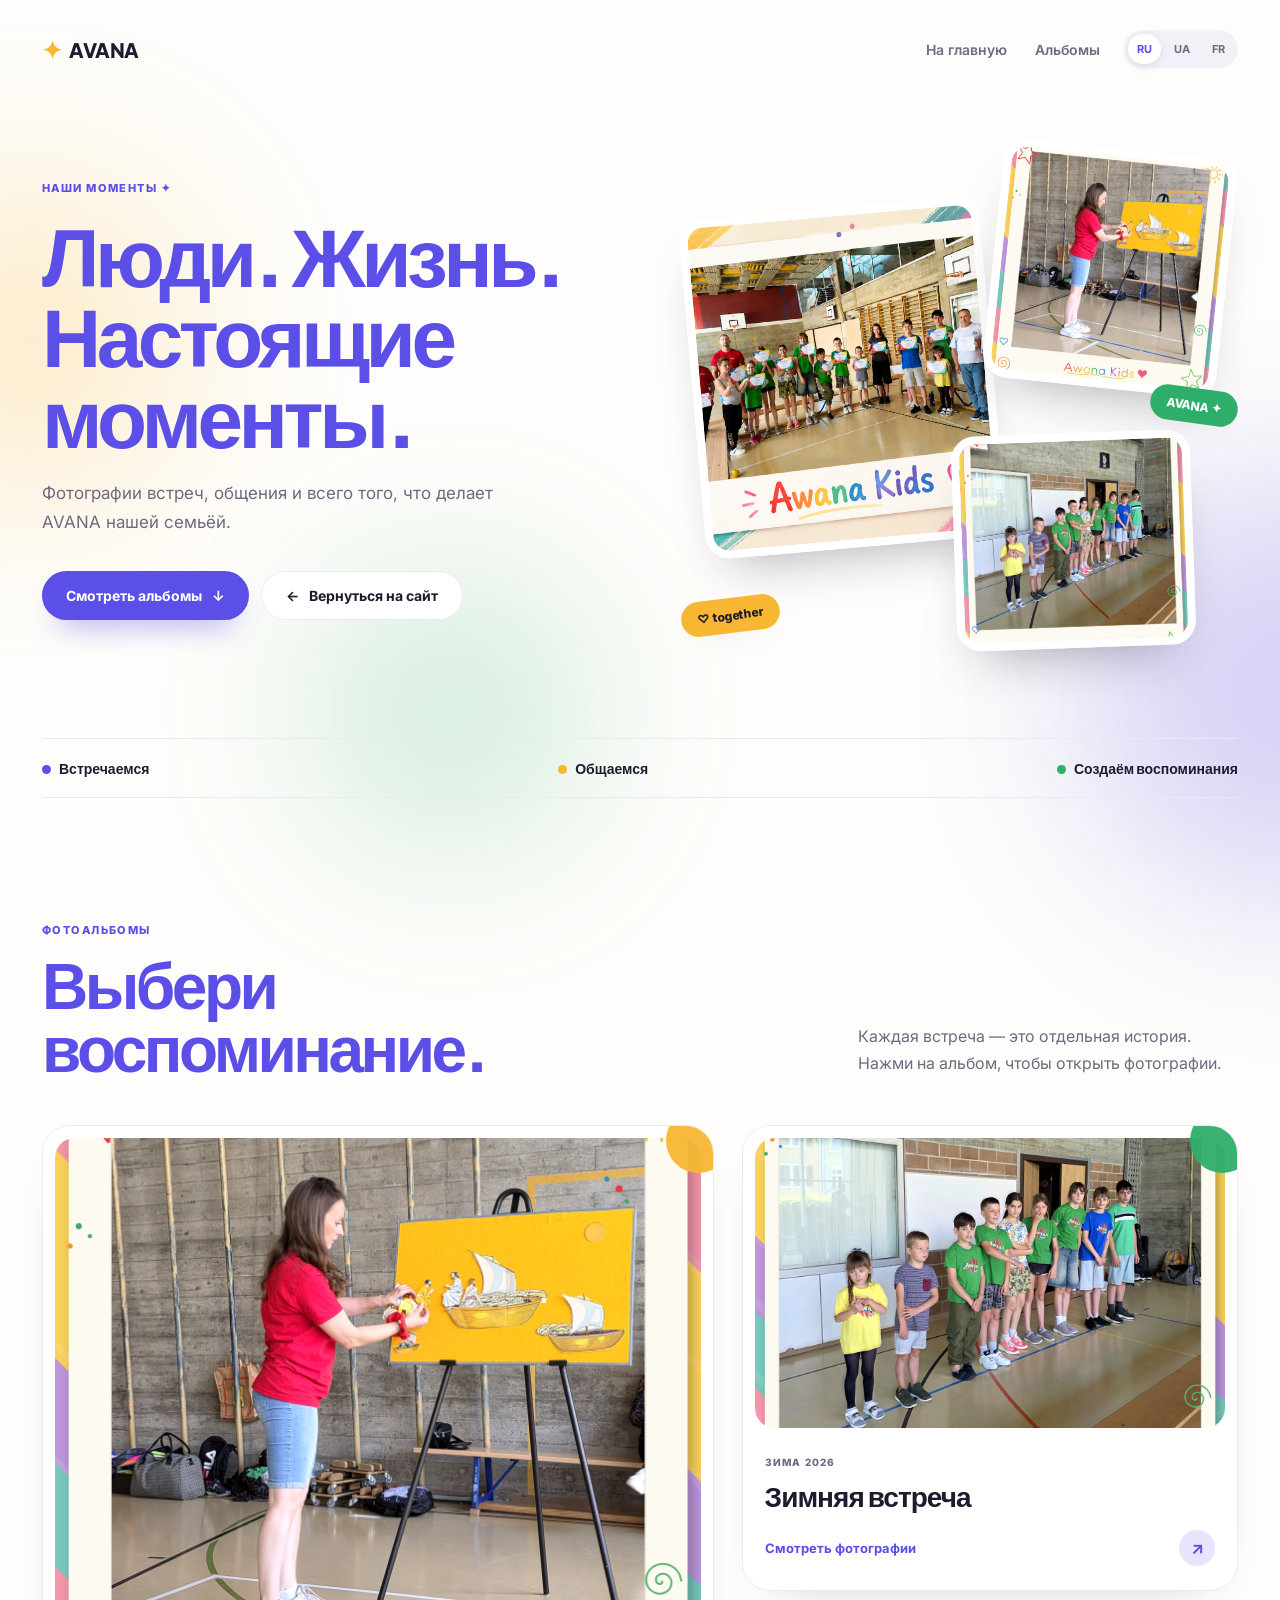
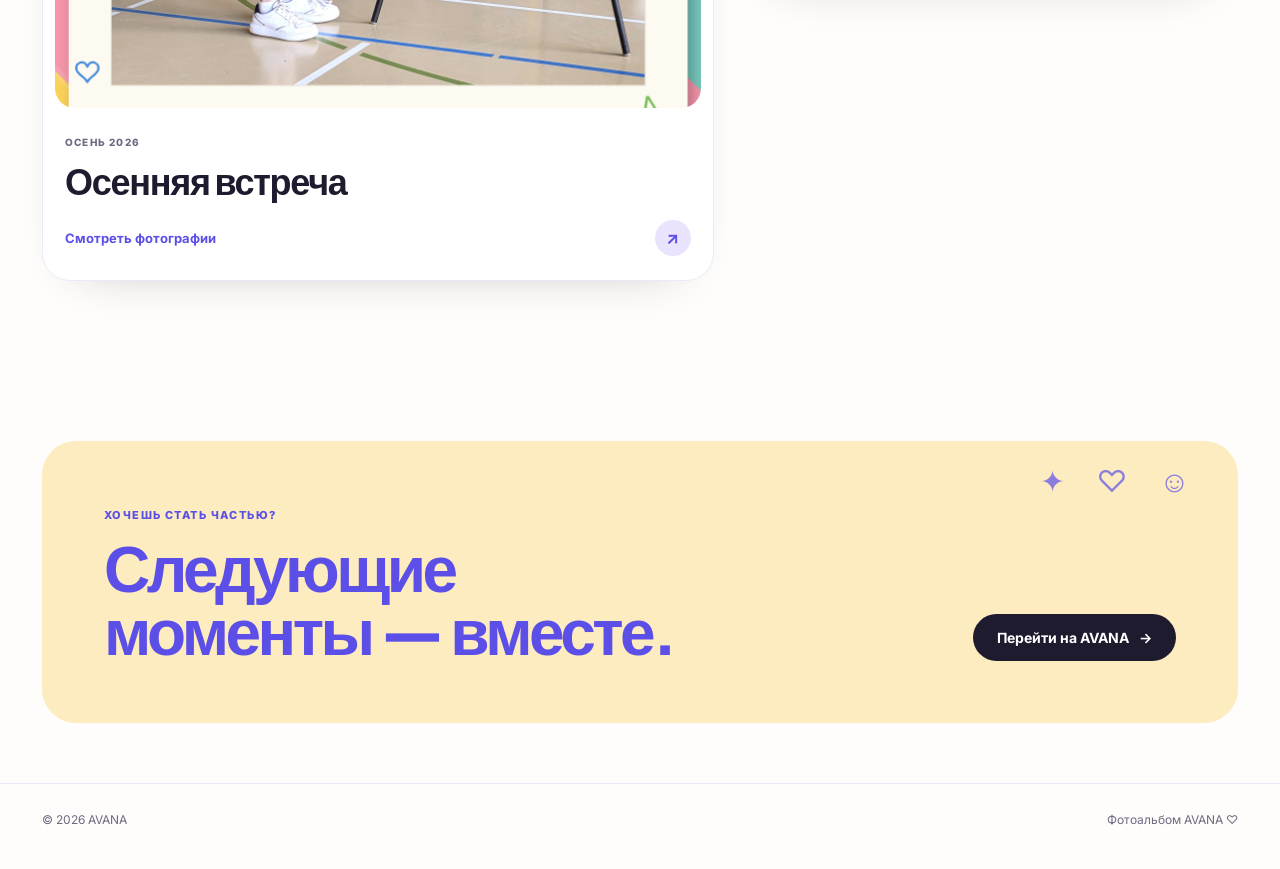
==== public/index.html @ ac112c10 "Add files via upload" ====
<!DOCTYPE html>
<html lang="ru">
<head>
  <meta charset="UTF-8">
  <meta name="viewport" content="width=device-width, initial-scale=1.0">
  <title>AVANA — Фотоальбом</title>
  <link rel="preconnect" href="https://fonts.googleapis.com">
  <link rel="preconnect" href="https://fonts.gstatic.com" crossorigin>
  <link href="https://fonts.googleapis.com/css2?family=Plus+Jakarta+Sans:wght@400;500;600;700;800&family=Inter:wght@400;500;600&display=swap" rel="stylesheet">
  <link rel="stylesheet" href="album.css">
</head>
<body>
  <div class="page-glow glow-one"></div>
  <div class="page-glow glow-two"></div>
  <div class="page-glow glow-three"></div>

  <header class="album-header">
    <a class="brand" href="https://awana.ch/"><span class="brand-star">✦</span><span>AVANA</span></a>
    <div class="header-right">
      <nav class="album-nav">
        <a href="https://awana.ch/" data-i18n="home">На главную</a>
        <a href="#albums" data-i18n="albums_nav">Альбомы</a>
      </nav>
      <div class="lang-switch" id="langSwitch"></div>
    </div>
  </header>

  <main>
    <section class="hero">
      <div class="hero-copy">
        <span class="eyebrow" data-i18n="eyebrow">НАШИ МОМЕНТЫ ✦</span>
        <h1><span data-i18n="hero_1">Люди.</span> <span class="accent" data-i18n="hero_2">Жизнь.</span><br><span data-i18n="hero_3">Настоящие моменты.</span></h1>
        <p data-i18n="hero_text">Фотографии встреч, общения и всего того, что делает AVANA нашей семьёй.</p>
        <div class="hero-actions">
          <a href="#albums" class="btn btn-primary"><span data-i18n="view_albums">Смотреть альбомы</span> <span>↓</span></a>
          <a href="https://awana.ch/" class="btn btn-light"><span>←</span> <span data-i18n="back_site">Вернуться на сайт</span></a>
        </div>
      </div>

      <div class="hero-collage" aria-hidden="true">
        <div class="hero-card card-a"><img src="Awana.png" alt=""></div>
        <div class="hero-card card-b"><img src="awana2.png" alt=""></div>
        <div class="hero-card card-c"><img src="awana3.png" alt=""></div>
        <div class="hero-sticker sticker-one">♡ together</div>
        <div class="hero-sticker sticker-two">AVANA ✦</div>
      </div>
    </section>

    <section class="intro-strip">
      <div><span class="dot purple"></span><span data-i18n="strip_1">Встречаемся</span></div>
      <div><span class="dot yellow"></span><span data-i18n="strip_2">Общаемся</span></div>
      <div><span class="dot green"></span><span data-i18n="strip_3">Создаём воспоминания</span></div>
    </section>

    <section class="albums-section" id="albums">
      <div class="section-head">
        <div>
          <span class="eyebrow" data-i18n="albums_eyebrow">ФОТОАЛЬБОМЫ</span>
          <h2><span data-i18n="choose_1">Выбери</span><br><span class="accent" data-i18n="choose_2">воспоминание.</span></h2>
        </div>
        <p data-i18n="albums_text">Каждая встреча — это отдельная история. Нажми на альбом, чтобы открыть фотографии.</p>
      </div>

      <div class="albums-grid">
        <a class="album-card album-card-large" href="album-autumn.html" data-album="autumn">
          <div class="album-image"><img src="awana2.png" alt="AVANA — Осенняя встреча"></div>
          <div class="album-info">
            <span class="album-date" data-i18n="date_2">ОСЕНЬ 2026</span>
            <h3 data-i18n="album_2">Осенняя встреча</h3>
            <div class="album-meta"><span data-i18n="open_photos">Смотреть фотографии</span><span class="round-arrow">↗</span></div>
          </div><span class="album-color color-yellow"></span>
        </a>

        <a class="album-card" href="album-winter.html" data-album="winter">
          <div class="album-image"><img src="awana3.png" alt="AVANA — Зимняя встреча"></div>
          <div class="album-info">
            <span class="album-date" data-i18n="date_3">ЗИМА 2026</span>
            <h3 data-i18n="album_3">Зимняя встреча</h3>
            <div class="album-meta"><span data-i18n="open_photos">Смотреть фотографии</span><span class="round-arrow">↗</span></div>
          </div><span class="album-color color-green"></span>
        </a>
      </div>
    </section>

    <section class="bottom-cta">
      <div>
        <span class="eyebrow" data-i18n="cta_eyebrow">ХОЧЕШЬ СТАТЬ ЧАСТЬЮ?</span>
        <h2><span data-i18n="cta_1">Следующие</span><br><span data-i18n="cta_2">моменты — </span><span class="accent" data-i18n="cta_3">вместе.</span></h2>
      </div>
      <a class="btn btn-dark" href="https://awana.ch/"><span data-i18n="cta_button">Перейти на AVANA</span> →</a>
      <div class="cta-doodle">✦ ♡ ☺</div>
    </section>
  </main>

  <footer class="album-footer">
    <span>© 2026 AVANA</span>
    <span data-i18n="footer">Фотоальбом AVANA ♡</span>
  </footer>

  <script src="album.js"></script>
</body>
</html>
---- public/album.css ----
:root{
  --bg:#fefdfb;
  --ink:#1f1b2e;
  --soft:#6f6a80;
  --primary:#5b4fe8;
  --green:#2fae6b;
  --yellow:#f7b733;
  --pink:#f0607a;
  --purple-bg:#e9e3fd;
  --yellow-bg:#fdecc0;
  --green-bg:#d9f3e2;
  --pink-bg:#fbdde3;
  --line:#ece9f6;
  --radius:28px;
}
*{box-sizing:border-box;margin:0;padding:0}
html{scroll-behavior:smooth}
body{
  min-height:100vh;background:var(--bg);color:var(--ink);
  font-family:Inter,sans-serif;overflow-x:hidden;
}
img{display:block;width:100%;height:100%;object-fit:cover}
a{text-decoration:none;color:inherit}
.page-glow{position:fixed;border-radius:50%;filter:blur(90px);opacity:.24;pointer-events:none;z-index:-1}
.glow-one{width:320px;height:320px;background:var(--yellow);top:180px;left:-130px}
.glow-two{width:420px;height:420px;background:var(--primary);top:480px;right:-220px}
.glow-three{width:260px;height:260px;background:var(--green);bottom:60px;left:25%}

.album-header{
  max-width:1320px;margin:auto;padding:30px 42px;
  display:flex;align-items:center;justify-content:space-between;
}
.brand{font-family:"Plus Jakarta Sans",sans-serif;font-weight:800;font-size:20px;letter-spacing:-.03em;display:flex;align-items:center;gap:8px}
.brand-star{color:var(--yellow);font-size:24px}
.header-right{display:flex;align-items:center;gap:24px}
.lang-switch{display:flex;gap:4px;background:#f3f1f8;padding:4px;border-radius:999px}
.lang-switch button{border:0;background:transparent;color:var(--soft);font:700 11px Inter,sans-serif;padding:8px 9px;border-radius:999px;cursor:pointer;transition:.2s}
.lang-switch button.active{background:#fff;color:var(--primary);box-shadow:0 3px 10px rgba(31,27,46,.10)}
.album-nav{display:flex;gap:28px}
.album-nav a{font-size:14px;font-weight:600;color:var(--soft);transition:.2s}
.album-nav a:hover{color:var(--primary)}

main{max-width:1320px;margin:auto;padding:0 42px 60px}
.hero{
  min-height:590px;display:grid;grid-template-columns:1.02fr .98fr;
  align-items:center;gap:60px;padding:50px 0 90px;
}
.eyebrow{font-size:11px;font-weight:800;letter-spacing:.13em;color:var(--primary)}
.hero h1,.section-head h2,.bottom-cta h2{
  font-family:"Plus Jakarta Sans",sans-serif;font-weight:800;letter-spacing:-.055em;line-height:.98;
}
.hero h1{font-size:clamp(52px,6.4vw,88px);margin:18px 0 24px}
.hero h1 span,.section-head h2 span,.bottom-cta h2 span{color:var(--primary)}
.hero p{max-width:480px;color:var(--soft);font-size:17px;line-height:1.7}
.hero-actions{display:flex;gap:12px;flex-wrap:wrap;margin-top:34px}
.btn{
  border-radius:100px;padding:15px 24px;font-size:14px;font-weight:700;
  display:inline-flex;align-items:center;gap:10px;transition:transform .2s ease,box-shadow .2s ease;
}
.btn:hover{transform:translateY(-3px)}
.btn-primary{background:var(--primary);color:#fff;box-shadow:0 18px 30px -16px rgba(91,79,232,.65)}
.btn-light{background:#fff;border:1px solid var(--line)}
.btn-dark{background:var(--ink);color:#fff}

.hero-collage{height:500px;position:relative}
.hero-card{position:absolute;border-radius:24px;overflow:hidden;box-shadow:0 28px 50px -25px rgba(31,27,46,.35);border:8px solid #fff}
.card-a{width:54%;height:68%;left:2%;top:12%;transform:rotate(-5deg)}
.card-b{width:42%;height:48%;right:2%;top:0;transform:rotate(6deg)}
.card-c{width:43%;height:43%;right:8%;bottom:0;transform:rotate(-2deg)}
.hero-sticker{
  position:absolute;padding:10px 16px;border-radius:100px;font-size:12px;font-weight:800;
  box-shadow:0 10px 30px -16px rgba(0,0,0,.35)
}
.sticker-one{background:var(--yellow);left:0;bottom:3%;transform:rotate(-7deg)}
.sticker-two{background:var(--green);color:#fff;right:0;top:48%;transform:rotate(8deg)}

.intro-strip{
  border-top:1px solid var(--line);border-bottom:1px solid var(--line);
  padding:20px 0;display:flex;justify-content:space-between;gap:20px;
  font-family:"Plus Jakarta Sans",sans-serif;font-weight:700;font-size:14px;
}
.dot{width:9px;height:9px;border-radius:50%;display:inline-block;margin-right:8px}
.purple{background:var(--primary)}.yellow{background:var(--yellow)}.green{background:var(--green)}

.albums-section{padding:120px 0 80px}
.section-head{display:flex;justify-content:space-between;align-items:end;gap:40px;margin-bottom:48px}
.section-head h2{font-size:clamp(42px,5vw,68px);margin-top:14px}
.section-head p{max-width:380px;color:var(--soft);line-height:1.7}

.albums-grid{
  display:grid;grid-template-columns:1.15fr .85fr;
  gap:28px;align-items:start;
}
.album-card{
  position:relative;background:#fff;border:1px solid var(--line);
  border-radius:var(--radius);padding:12px;overflow:hidden;
  box-shadow:0 20px 50px -42px rgba(31,27,46,.45);
  transition:transform .25s ease,box-shadow .25s ease;
}
.album-card:hover{transform:translateY(-7px);box-shadow:0 30px 70px -38px rgba(31,27,46,.38)}
.album-card-large{grid-row:span 2}
.album-image{overflow:hidden;border-radius:20px;height:290px}
.album-card-large .album-image{height:570px}
.album-card-tall .album-image{height:390px}
.album-image img{transition:transform .5s ease}
.album-card:hover .album-image img{transform:scale(1.05)}
.album-info{padding:22px 10px 12px}
.album-date{font-size:10px;font-weight:800;letter-spacing:.12em;color:var(--soft)}
.album-info h3{font-family:"Plus Jakarta Sans",sans-serif;font-size:28px;letter-spacing:-.035em;margin:8px 0 16px}
.album-card-large h3{font-size:36px}
.album-meta{display:flex;justify-content:space-between;align-items:center;font-size:13px;font-weight:700;color:var(--primary)}
.round-arrow{
  width:36px;height:36px;border-radius:50%;background:var(--purple-bg);
  display:grid;place-items:center;font-size:17px
}
.album-color{position:absolute;width:65px;height:65px;border-radius:50%;right:-18px;top:-18px;opacity:.95}
.color-purple{background:var(--primary)}.color-yellow{background:var(--yellow)}.color-green{background:var(--green)}

.bottom-cta{
  margin-top:80px;background:var(--yellow-bg);border-radius:34px;
  padding:62px;display:flex;align-items:end;justify-content:space-between;
  position:relative;overflow:hidden;
}
.bottom-cta h2{font-size:clamp(40px,5vw,66px);margin-top:12px}
.cta-doodle{position:absolute;right:36px;top:22px;font-size:30px;letter-spacing:12px;color:var(--primary);opacity:.7}

.album-footer{
  max-width:1320px;margin:auto;padding:28px 42px 42px;
  border-top:1px solid var(--line);display:flex;justify-content:space-between;
  color:var(--soft);font-size:12px;
}

@media(max-width:900px){
  .header-right{gap:14px}

  .album-header,main{padding-left:24px;padding-right:24px}
  .hero{grid-template-columns:1fr;gap:30px;padding-top:35px}
  .hero-collage{height:430px;max-width:650px;width:100%}
  .section-head{display:block}.section-head p{margin-top:22px}
  .albums-grid{grid-template-columns:1fr}
  .album-card-large .album-image{height:430px}
  .bottom-cta{padding:42px;display:block}.bottom-cta .btn{margin-top:30px}
}
@media(max-width:560px){
  .header-right{gap:8px}.album-nav{display:none}.lang-switch button{padding:7px 8px}

  .album-header{padding:22px 18px}.album-nav{gap:16px}.album-nav a{font-size:12px}
  main{padding:0 18px 40px}.hero{padding:35px 0 65px}.hero h1{font-size:51px}
  .hero-collage{height:360px}.card-a{height:63%;width:58%}.card-b{width:48%;height:45%}.card-c{width:45%;height:40%}
  .intro-strip{display:grid;grid-template-columns:1fr 1fr;font-size:12px}
  .albums-section{padding:80px 0 30px}.album-card-large .album-image,.album-card-tall .album-image,.album-image{height:330px}
  .album-info h3,.album-card-large h3{font-size:27px}
  .bottom-cta{padding:32px 24px;border-radius:26px}.cta-doodle{display:none}
  .album-footer{padding:24px 18px 34px}
}
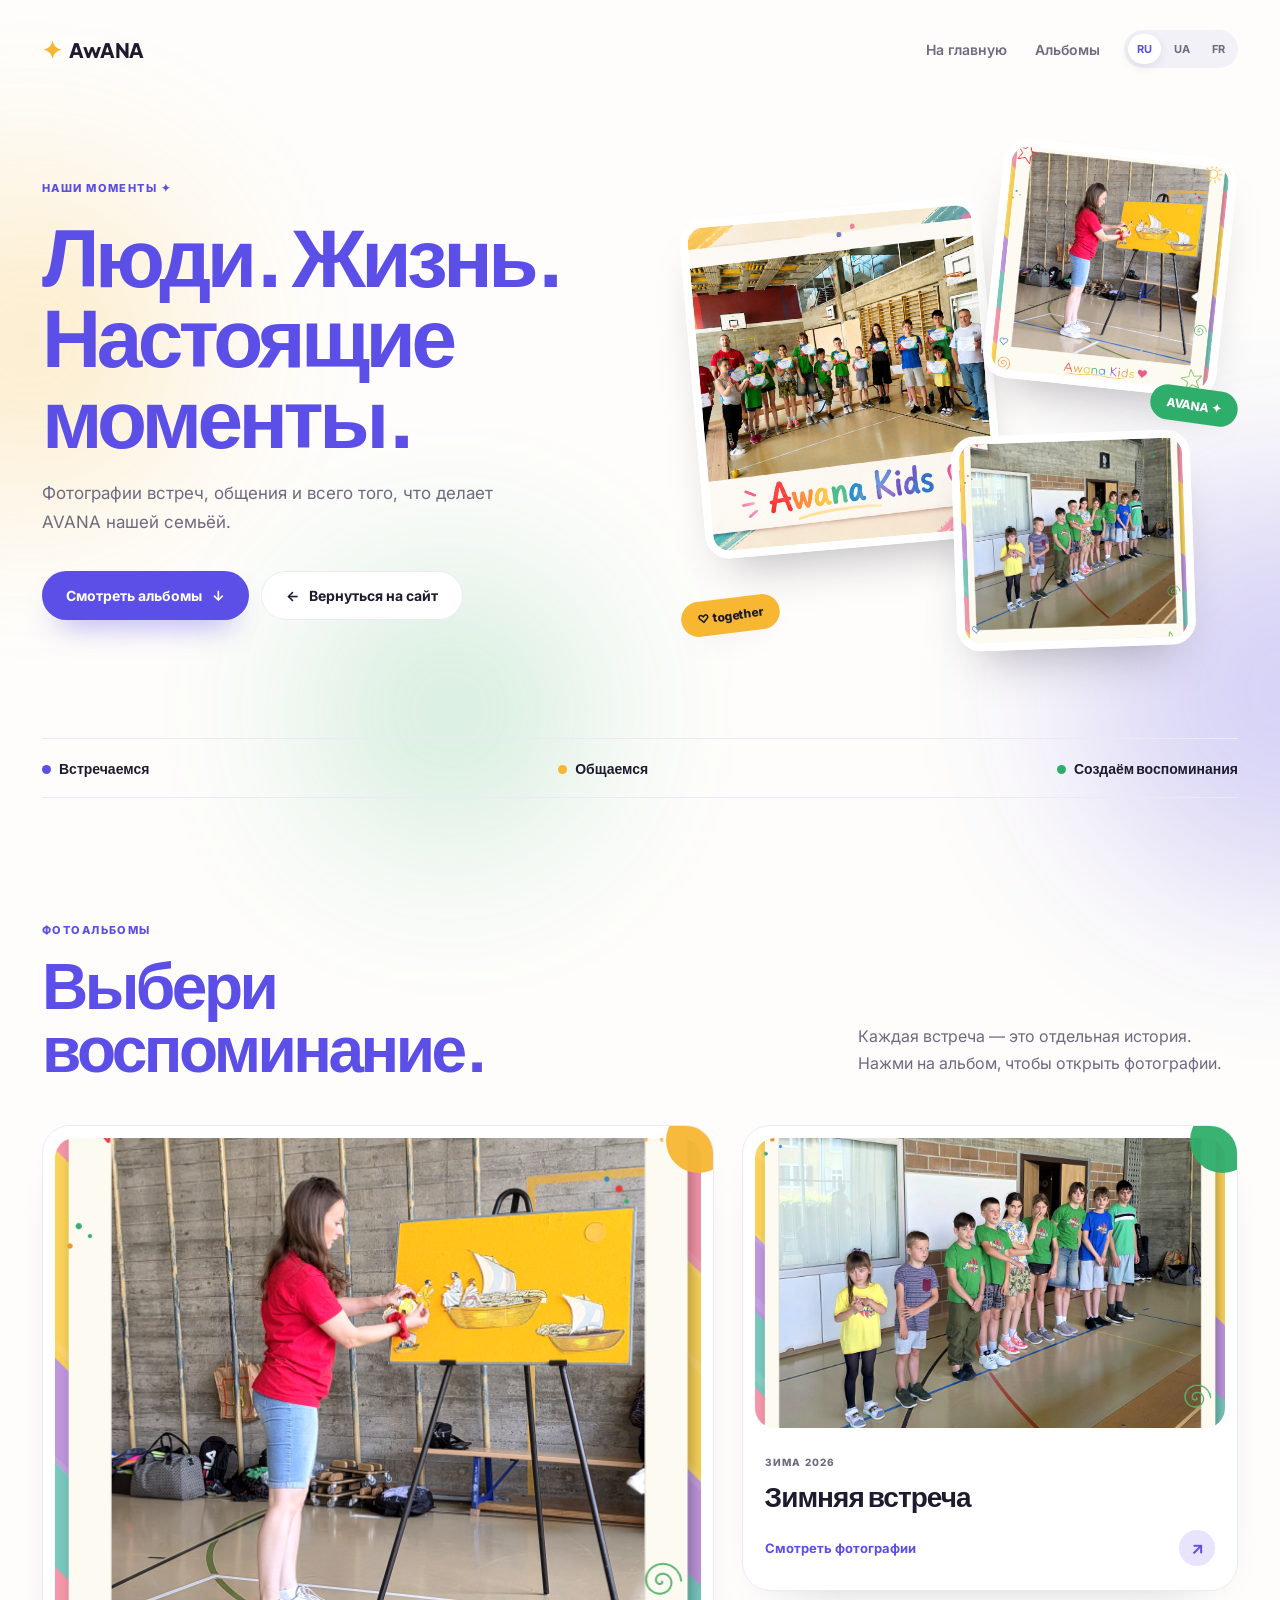
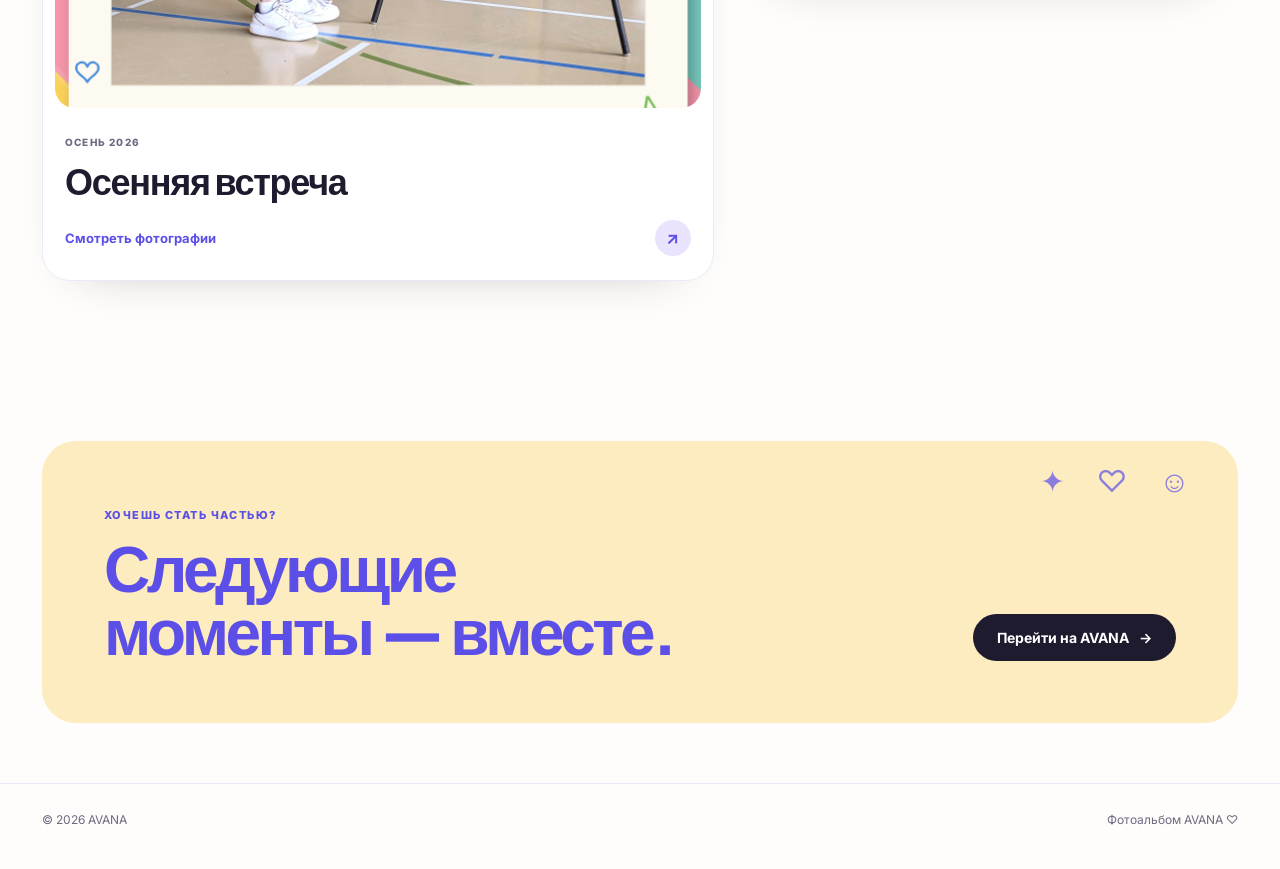
==== commit 56060dc3: "Update index.html" ====
--- a/public/index.html
+++ b/public/index.html
@@ -3,7 +3,7 @@
 <head>
   <meta charset="UTF-8">
   <meta name="viewport" content="width=device-width, initial-scale=1.0">
-  <title>AVANA — Фотоальбом</title>
+  <title>AwANA — Фотоальбом</title>
   <link rel="preconnect" href="https://fonts.googleapis.com">
   <link rel="preconnect" href="https://fonts.gstatic.com" crossorigin>
   <link href="https://fonts.googleapis.com/css2?family=Plus+Jakarta+Sans:wght@400;500;600;700;800&family=Inter:wght@400;500;600&display=swap" rel="stylesheet">
@@ -15,7 +15,7 @@
   <div class="page-glow glow-three"></div>
 
   <header class="album-header">
-    <a class="brand" href="https://awana.ch/"><span class="brand-star">✦</span><span>AVANA</span></a>
+    <a class="brand" href="https://awana.ch/"><span class="brand-star">✦</span><span>AwANA</span></a>
     <div class="header-right">
       <nav class="album-nav">
         <a href="https://awana.ch/" data-i18n="home">На главную</a>
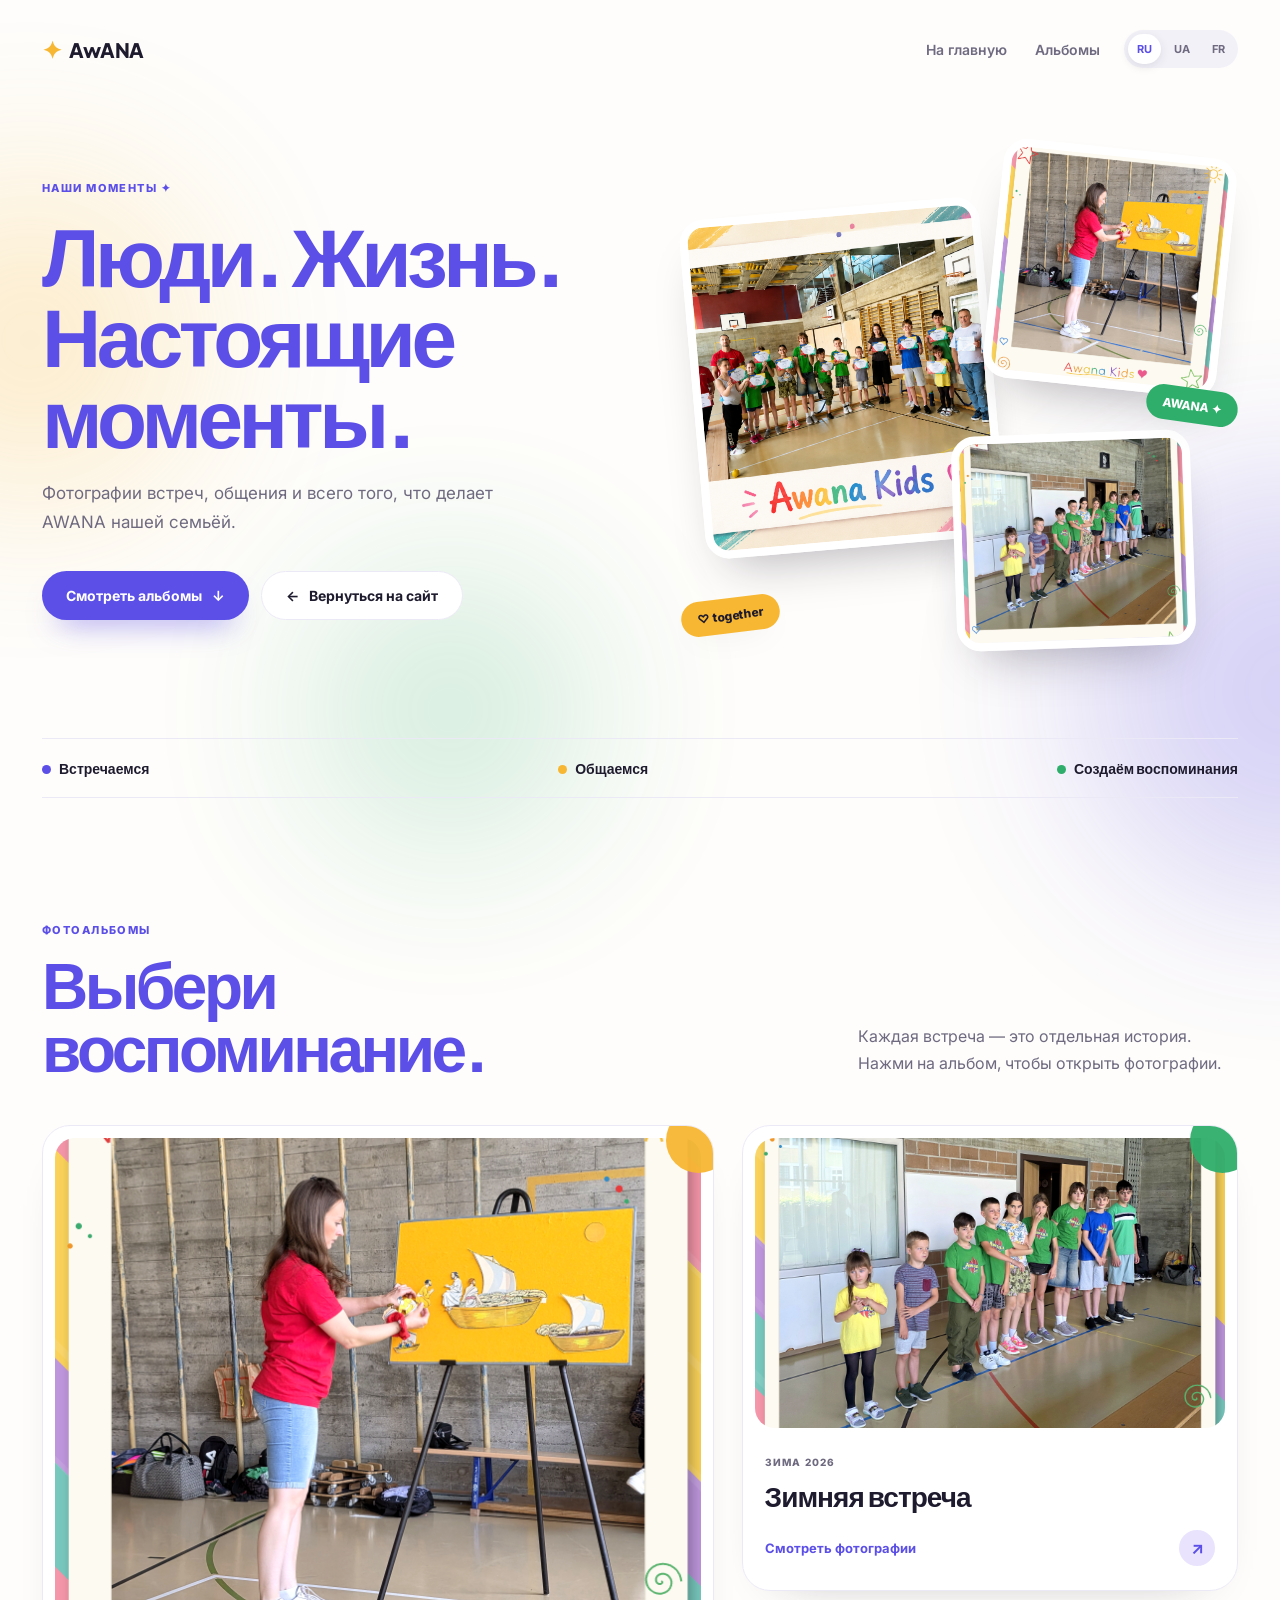
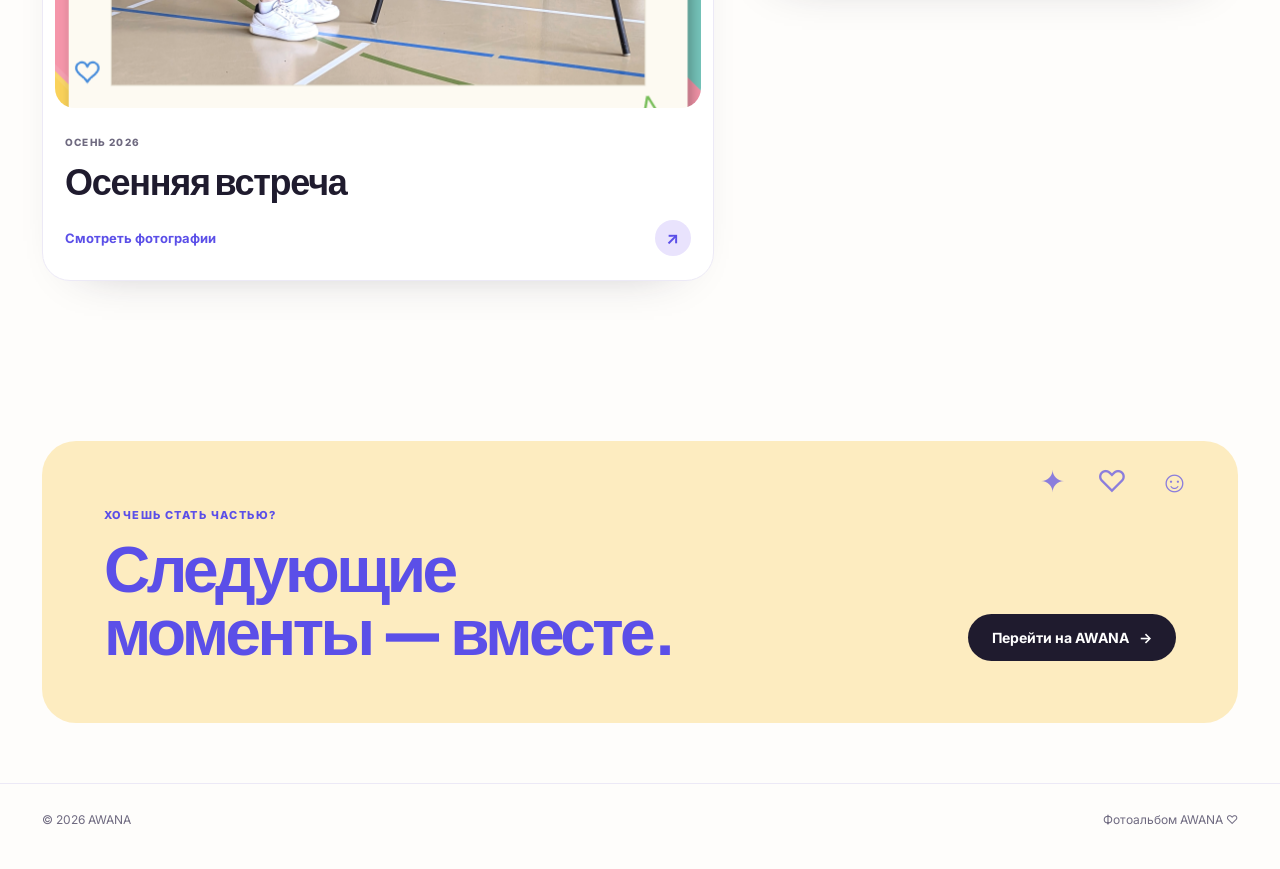
==== commit b106cbd0: "Change 'AVANA' to 'AWANA' in index.html" ====
--- a/public/index.html
+++ b/public/index.html
@@ -3,7 +3,7 @@
 <head>
   <meta charset="UTF-8">
   <meta name="viewport" content="width=device-width, initial-scale=1.0">
-  <title>AwANA — Фотоальбом</title>
+  <title>AWANA — Фотоальбом</title>
   <link rel="preconnect" href="https://fonts.googleapis.com">
   <link rel="preconnect" href="https://fonts.gstatic.com" crossorigin>
   <link href="https://fonts.googleapis.com/css2?family=Plus+Jakarta+Sans:wght@400;500;600;700;800&family=Inter:wght@400;500;600&display=swap" rel="stylesheet">
@@ -30,7 +30,7 @@
       <div class="hero-copy">
         <span class="eyebrow" data-i18n="eyebrow">НАШИ МОМЕНТЫ ✦</span>
         <h1><span data-i18n="hero_1">Люди.</span> <span class="accent" data-i18n="hero_2">Жизнь.</span><br><span data-i18n="hero_3">Настоящие моменты.</span></h1>
-        <p data-i18n="hero_text">Фотографии встреч, общения и всего того, что делает AVANA нашей семьёй.</p>
+        <p data-i18n="hero_text">Фотографии встреч, общения и всего того, что делает AWANA нашей семьёй.</p>
         <div class="hero-actions">
           <a href="#albums" class="btn btn-primary"><span data-i18n="view_albums">Смотреть альбомы</span> <span>↓</span></a>
           <a href="https://awana.ch/" class="btn btn-light"><span>←</span> <span data-i18n="back_site">Вернуться на сайт</span></a>
@@ -42,7 +42,7 @@
         <div class="hero-card card-b"><img src="awana2.png" alt=""></div>
         <div class="hero-card card-c"><img src="awana3.png" alt=""></div>
         <div class="hero-sticker sticker-one">♡ together</div>
-        <div class="hero-sticker sticker-two">AVANA ✦</div>
+        <div class="hero-sticker sticker-two">AWANA ✦</div>
       </div>
     </section>
 
@@ -63,7 +63,7 @@
 
       <div class="albums-grid">
         <a class="album-card album-card-large" href="album-autumn.html" data-album="autumn">
-          <div class="album-image"><img src="awana2.png" alt="AVANA — Осенняя встреча"></div>
+          <div class="album-image"><img src="awana2.png" alt="AWANA — Осенняя встреча"></div>
           <div class="album-info">
             <span class="album-date" data-i18n="date_2">ОСЕНЬ 2026</span>
             <h3 data-i18n="album_2">Осенняя встреча</h3>
@@ -72,7 +72,7 @@
         </a>
 
         <a class="album-card" href="album-winter.html" data-album="winter">
-          <div class="album-image"><img src="awana3.png" alt="AVANA — Зимняя встреча"></div>
+          <div class="album-image"><img src="awana3.png" alt="AWANA — Зимняя встреча"></div>
           <div class="album-info">
             <span class="album-date" data-i18n="date_3">ЗИМА 2026</span>
             <h3 data-i18n="album_3">Зимняя встреча</h3>
@@ -87,14 +87,14 @@
         <span class="eyebrow" data-i18n="cta_eyebrow">ХОЧЕШЬ СТАТЬ ЧАСТЬЮ?</span>
         <h2><span data-i18n="cta_1">Следующие</span><br><span data-i18n="cta_2">моменты — </span><span class="accent" data-i18n="cta_3">вместе.</span></h2>
       </div>
-      <a class="btn btn-dark" href="https://awana.ch/"><span data-i18n="cta_button">Перейти на AVANA</span> →</a>
+      <a class="btn btn-dark" href="https://awana.ch/"><span data-i18n="cta_button">Перейти на AWANA</span> →</a>
       <div class="cta-doodle">✦ ♡ ☺</div>
     </section>
   </main>
 
   <footer class="album-footer">
-    <span>© 2026 AVANA</span>
-    <span data-i18n="footer">Фотоальбом AVANA ♡</span>
+    <span>© 2026 AWANA</span>
+    <span data-i18n="footer">Фотоальбом AWANA ♡</span>
   </footer>
 
   <script src="album.js"></script>
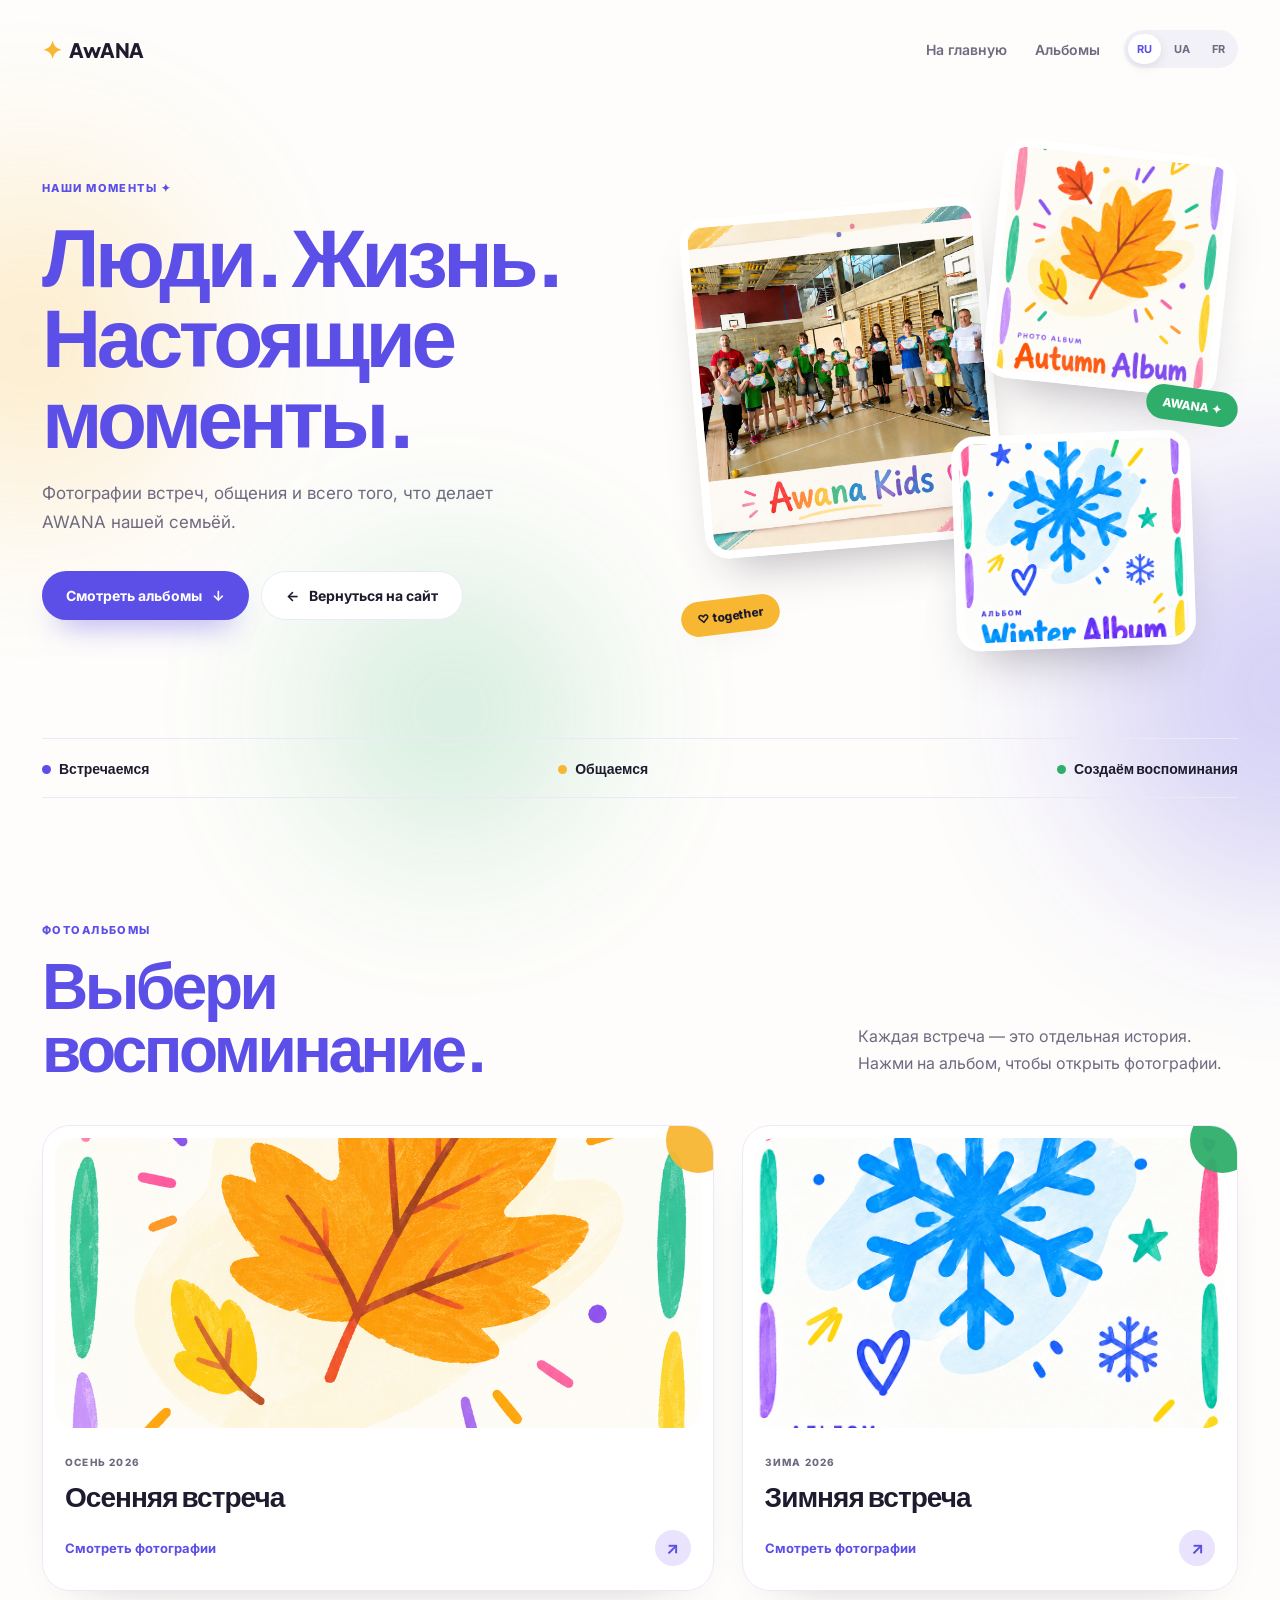
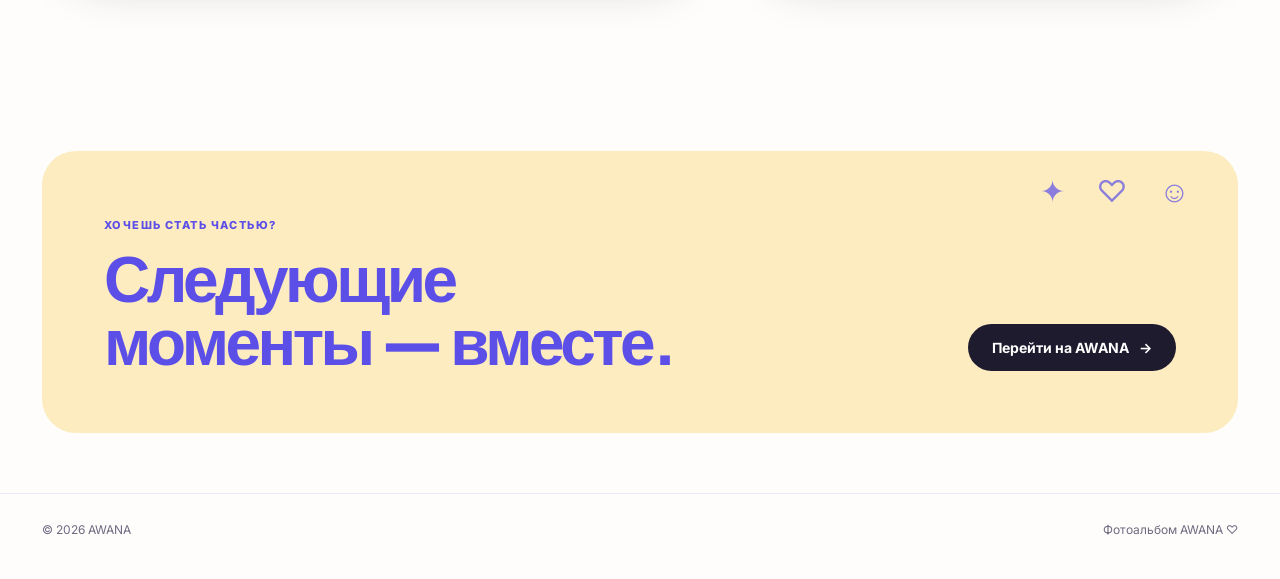
==== commit 315820f0: "Update index.html" ====
--- a/public/index.html
+++ b/public/index.html
@@ -62,7 +62,7 @@
       </div>
 
       <div class="albums-grid">
-        <a class="album-card album-card-large" href="album-autumn.html" data-album="autumn">
+        <a class="album-card" href="album-autumn.html" data-album="autumn">
           <div class="album-image"><img src="awana2.png" alt="AWANA — Осенняя встреча"></div>
           <div class="album-info">
             <span class="album-date" data-i18n="date_2">ОСЕНЬ 2026</span>
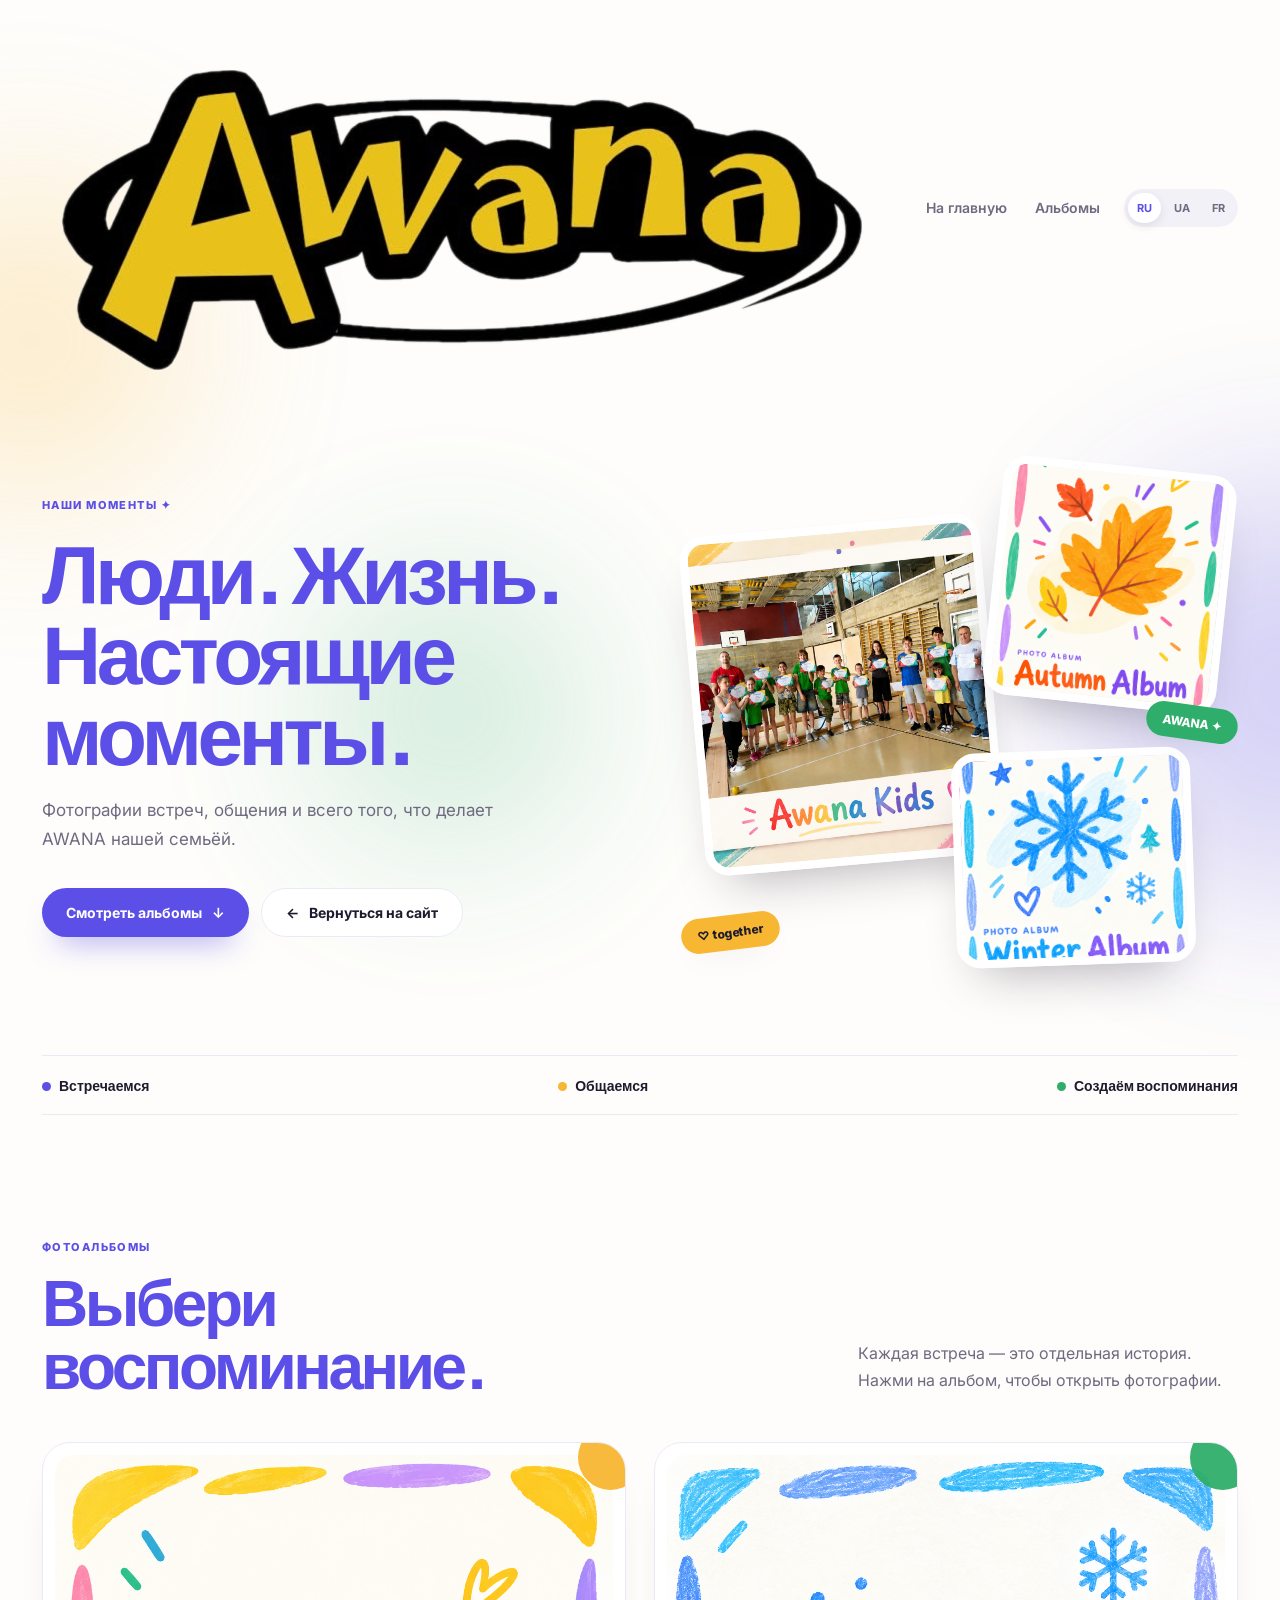
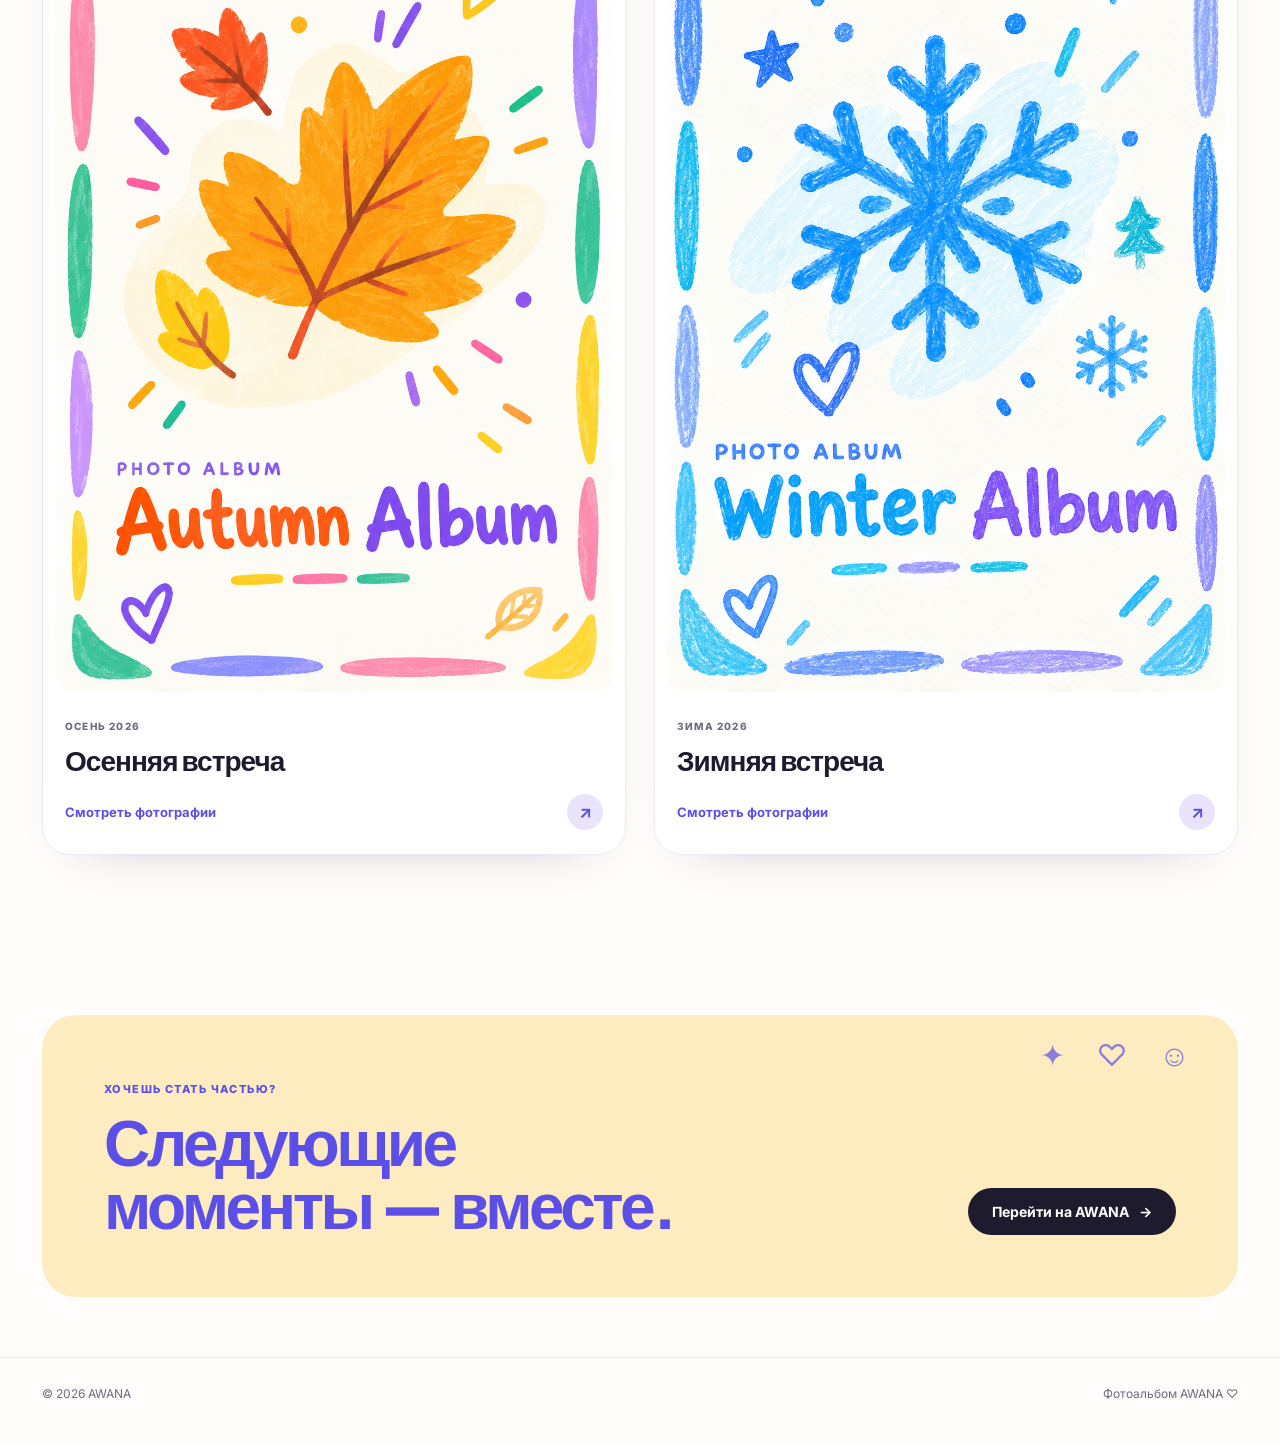
==== commit 0383baa8: "Update index.html" ====
--- a/public/index.html
+++ b/public/index.html
@@ -15,7 +15,7 @@
   <div class="page-glow glow-three"></div>
 
   <header class="album-header">
-    <a class="brand" href="https://awana.ch/"><span class="brand-star">✦</span><span>AwANA</span></a>
+    <a class="brand" href="https://awana.ch/"><img src="logo.png" alt="AWANA" class="brand-logo"></a>
     <div class="header-right">
       <nav class="album-nav">
         <a href="https://awana.ch/" data-i18n="home">На главную</a>
--- a/public/album.css
+++ b/public/album.css
@@ -88,7 +88,7 @@
 .section-head p{max-width:380px;color:var(--soft);line-height:1.7}
 
 .albums-grid{
-  display:grid;grid-template-columns:1.15fr .85fr;
+  display:grid;grid-template-columns:1fr 1fr;
   gap:28px;align-items:start;
 }
 .album-card{
@@ -98,10 +98,7 @@
   transition:transform .25s ease,box-shadow .25s ease;
 }
 .album-card:hover{transform:translateY(-7px);box-shadow:0 30px 70px -38px rgba(31,27,46,.38)}
-.album-card-large{grid-row:span 2}
-.album-image{overflow:hidden;border-radius:20px;height:290px}
-.album-card-large .album-image{height:570px}
-.album-card-tall .album-image{height:390px}
+.album-image{overflow:hidden;border-radius:20px;aspect-ratio:2/3}
 .album-image img{transition:transform .5s ease}
 .album-card:hover .album-image img{transform:scale(1.05)}
 .album-info{padding:22px 10px 12px}
@@ -138,7 +135,6 @@
   .hero-collage{height:430px;max-width:650px;width:100%}
   .section-head{display:block}.section-head p{margin-top:22px}
   .albums-grid{grid-template-columns:1fr}
-  .album-card-large .album-image{height:430px}
   .bottom-cta{padding:42px;display:block}.bottom-cta .btn{margin-top:30px}
 }
 @media(max-width:560px){
@@ -148,8 +144,8 @@
   main{padding:0 18px 40px}.hero{padding:35px 0 65px}.hero h1{font-size:51px}
   .hero-collage{height:360px}.card-a{height:63%;width:58%}.card-b{width:48%;height:45%}.card-c{width:45%;height:40%}
   .intro-strip{display:grid;grid-template-columns:1fr 1fr;font-size:12px}
-  .albums-section{padding:80px 0 30px}.album-card-large .album-image,.album-card-tall .album-image,.album-image{height:330px}
-  .album-info h3,.album-card-large h3{font-size:27px}
+  .albums-section{padding:80px 0 30px}
+  .album-info h3{font-size:27px}
   .bottom-cta{padding:32px 24px;border-radius:26px}.cta-doodle{display:none}
   .album-footer{padding:24px 18px 34px}
 }
